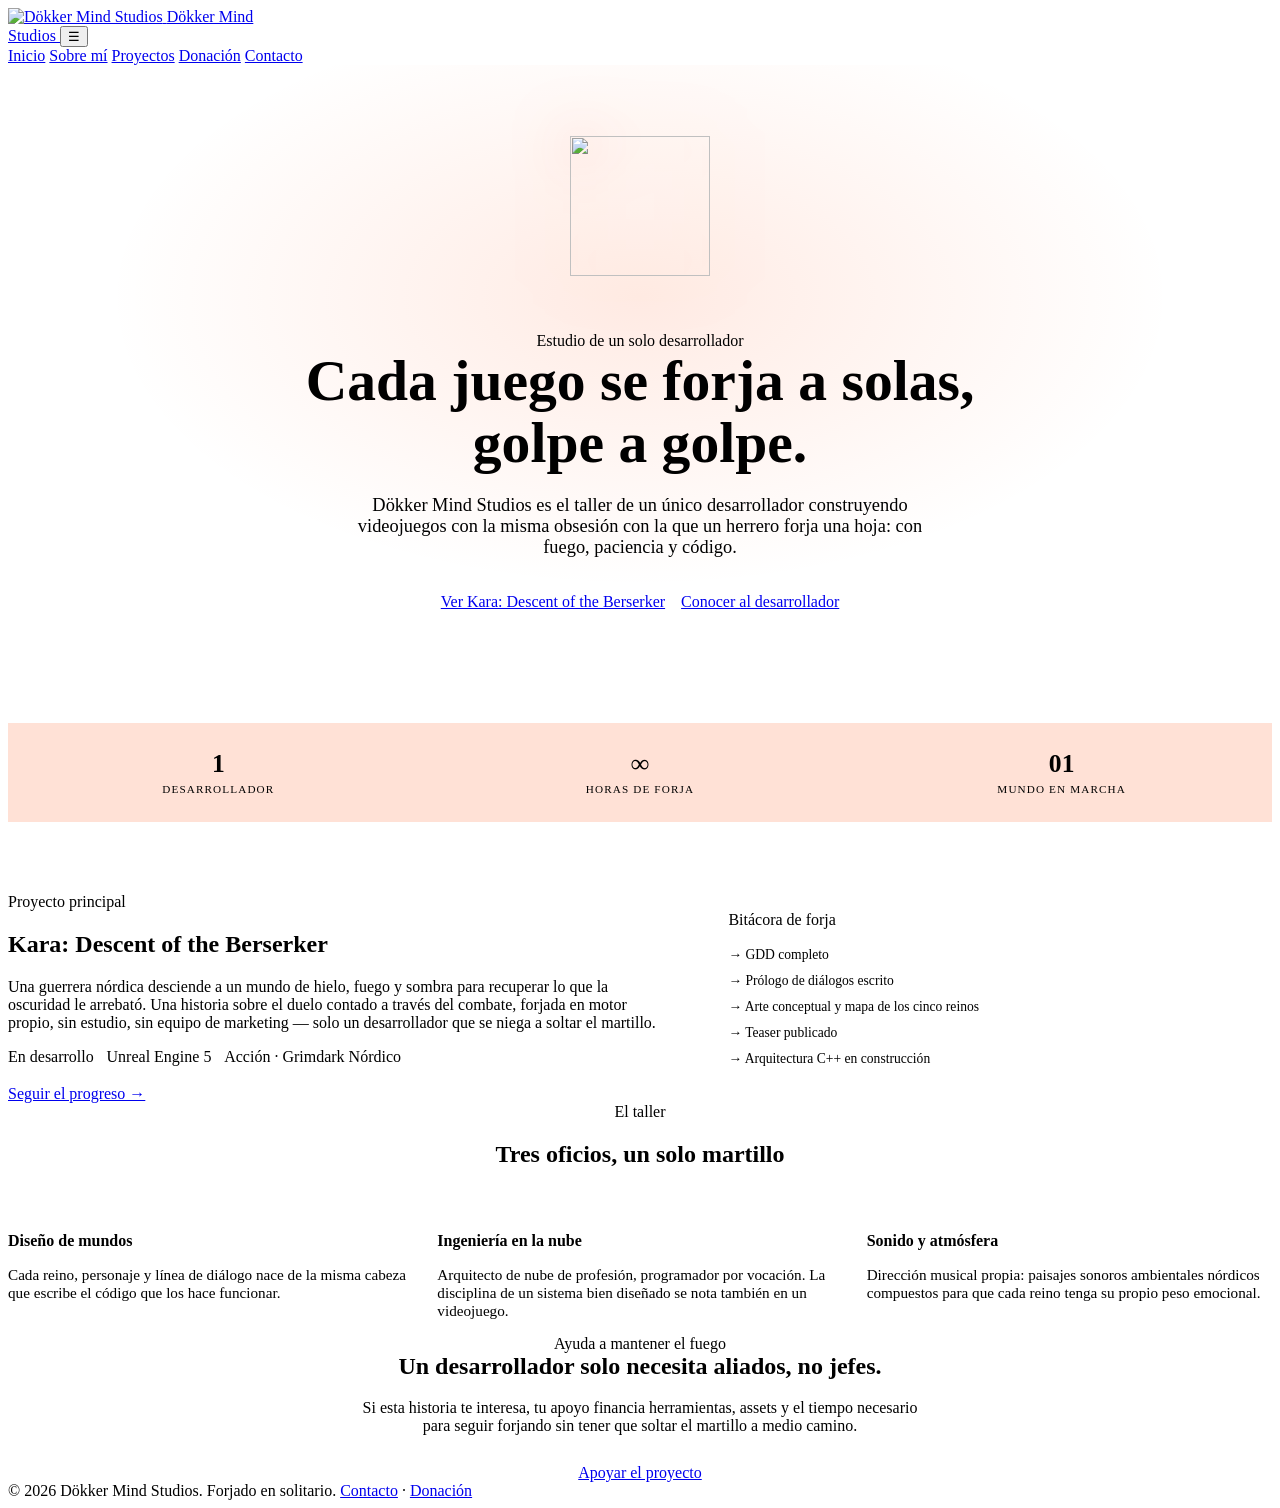
==== index.html @ a2026cc7 "Add files via upload Primera versión del sitio web" ====
<!DOCTYPE html>
<html lang="es">
<head>
<meta charset="UTF-8">
<meta name="viewport" content="width=device-width, initial-scale=1.0">
<title>Dökker Mind Studios — Forjado por un solo desarrollador</title>
<meta name="description" content="Dökker Mind Studios: estudio independiente de un solo desarrollador, creador de Kara: Descent of the Berserker.">
<link rel="icon" href="assets/logo.png">
<link rel="stylesheet" href="assets/style.css">
<style>
  .hero{
    min-height:92vh; display:flex; align-items:center; position:relative;
    background:radial-gradient(ellipse 60% 50% at 50% 28%, rgba(255,90,31,.12), transparent 70%);
  }
  .ember-field{ position:absolute; inset:0; overflow:hidden; pointer-events:none; }
  .ember-particle{
    position:absolute; bottom:-10px; background:var(--ember-hot); border-radius:50%;
    box-shadow:0 0 6px var(--ember-hot);
    animation:rise linear infinite;
  }
  @keyframes rise{
    0%{ transform:translateY(0) translateX(0); opacity:0; }
    10%{ opacity:1; }
    100%{ transform:translateY(-100vh) translateX(20px); opacity:0; }
  }
  .hero-grid{ display:grid; grid-template-columns: 1fr; gap:2.5rem; text-align:center; position:relative; z-index:2; width:100%; }
  .hero-logo{ width:140px; height:140px; margin:0 auto 1rem; filter:drop-shadow(0 0 28px rgba(255,90,31,.5)); }
  .hero h1{
    font-size:clamp(2.1rem, 6vw, 3.6rem); line-height:1.08; max-width:780px; margin:0 auto;
  }
  .hero h1 em{ font-style:normal; color:var(--ember-hot); }
  .hero p.lede{
    font-family:var(--body); font-size:1.15rem; color:var(--parchment-d); max-width:600px; margin:1.3rem auto 0;
  }
  .hero-cta{ display:flex; gap:1rem; justify-content:center; margin-top:2.2rem; flex-wrap:wrap; }

  .stat-row{ display:grid; grid-template-columns:repeat(3,1fr); gap:1px; background:rgba(255,90,31,.18); margin-top:4.5rem; }
  .stat{ background:var(--void); padding:1.6rem 1rem; text-align:center; }
  .stat b{ font-family:var(--mono); font-size:1.6rem; color:var(--ember-hot); display:block; }
  .stat span{ font-family:var(--mono); font-size:.7rem; letter-spacing:.1em; text-transform:uppercase; color:var(--ash); }
  @media (max-width:640px){ .stat-row{ grid-template-columns:1fr; } }

  .split{ display:grid; grid-template-columns:1.1fr .9fr; gap:3.5rem; align-items:center; }
  @media (max-width:860px){ .split{ grid-template-columns:1fr; } }
  .split img{ width:100%; border:1px solid rgba(255,90,31,.2); }

  .project-card{ display:grid; grid-template-columns:1fr; gap:1.5rem; }
  .project-meta{ display:flex; gap:.8rem; flex-wrap:wrap; margin:1rem 0 1.2rem; }

  .triad{ display:grid; grid-template-columns:repeat(3,1fr); gap:1.5rem; margin-top:3rem; }
  @media (max-width:780px){ .triad{ grid-template-columns:1fr; } }
</style>
</head>
<body>

<nav class="nav">
  <div class="nav-inner">
    <a class="nav-brand" href="index.html">
      <img src="assets/logo.png" alt="Dökker Mind Studios">
      <span>Dökker Mind<br>Studios</span>
    </a>
    <button class="nav-toggle" aria-label="Abrir menú">☰</button>
    <div class="nav-links">
      <a href="index.html" class="active">Inicio</a>
      <a href="sobre-mi.html">Sobre mí</a>
      <a href="proyectos.html">Proyectos</a>
      <a href="donacion.html">Donación</a>
      <a href="contacto.html">Contacto</a>
    </div>
  </div>
</nav>

<header class="hero">
  <div class="ember-field"></div>
  <div class="wrap hero-grid">
    <img class="hero-logo" src="assets/logo.png" alt="">
    <div>
      <span class="eyebrow">Estudio de un solo desarrollador</span>
      <h1 class="glow-text">Cada juego se forja <em>a solas</em>,<br>golpe a golpe.</h1>
      <p class="lede">Dökker Mind Studios es el taller de un único desarrollador construyendo videojuegos con la misma obsesión con la que un herrero forja una hoja: con fuego, paciencia y código.</p>
      <div class="hero-cta">
        <a href="proyectos.html" class="btn btn-solid">Ver Kara: Descent of the Berserker</a>
        <a href="sobre-mi.html" class="btn">Conocer al desarrollador</a>
      </div>
    </div>

    <div class="stat-row">
      <div class="stat"><b>1</b><span>Desarrollador</span></div>
      <div class="stat"><b>∞</b><span>Horas de forja</span></div>
      <div class="stat"><b>01</b><span>Mundo en marcha</span></div>
    </div>
  </div>
</header>

<div class="seam"></div>

<section class="section">
  <div class="wrap split">
    <div>
      <span class="eyebrow">Proyecto principal</span>
      <h2>Kara: Descent of the Berserker</h2>
      <p style="margin-top:1.2rem; color:var(--parchment-d);">Una guerrera nórdica desciende a un mundo de hielo, fuego y sombra para recuperar lo que la oscuridad le arrebató. Una historia sobre el duelo contado a través del combate, forjada en motor propio, sin estudio, sin equipo de marketing — solo un desarrollador que se niega a soltar el martillo.</p>
      <div class="project-meta">
        <span class="tag tag-live">En desarrollo</span>
        <span class="tag">Unreal Engine 5</span>
        <span class="tag">Acción · Grimdark Nórdico</span>
      </div>
      <a href="proyectos.html" class="btn">Seguir el progreso →</a>
    </div>
    <div class="card">
      <span class="eyebrow">Bitácora de forja</span>
      <p style="font-family:var(--mono); font-size:.85rem; color:var(--parchment-d); line-height:1.9;">
        → GDD completo<br>
        → Prólogo de diálogos escrito<br>
        → Arte conceptual y mapa de los cinco reinos<br>
        → Teaser publicado<br>
        → Arquitectura C++ en construcción
      </p>
    </div>
  </div>
</section>

<div class="seam"></div>

<section class="section section-tight">
  <div class="wrap">
    <span class="eyebrow" style="text-align:center; display:block;">El taller</span>
    <h2 style="text-align:center;">Tres oficios, un solo martillo</h2>
    <div class="triad">
      <div class="card">
        <h3 style="font-size:1rem;">Diseño de mundos</h3>
        <p style="color:var(--parchment-d); margin-top:.8rem; font-size:.95rem;">Cada reino, personaje y línea de diálogo nace de la misma cabeza que escribe el código que los hace funcionar.</p>
      </div>
      <div class="card">
        <h3 style="font-size:1rem;">Ingeniería en la nube</h3>
        <p style="color:var(--parchment-d); margin-top:.8rem; font-size:.95rem;">Arquitecto de nube de profesión, programador por vocación. La disciplina de un sistema bien diseñado se nota también en un videojuego.</p>
      </div>
      <div class="card">
        <h3 style="font-size:1rem;">Sonido y atmósfera</h3>
        <p style="color:var(--parchment-d); margin-top:.8rem; font-size:.95rem;">Dirección musical propia: paisajes sonoros ambientales nórdicos compuestos para que cada reino tenga su propio peso emocional.</p>
      </div>
    </div>
  </div>
</section>

<div class="seam"></div>

<section class="section section-tight">
  <div class="wrap" style="text-align:center;">
    <span class="eyebrow">Ayuda a mantener el fuego</span>
    <h2 style="max-width:680px; margin:0 auto;">Un desarrollador solo necesita aliados, no jefes.</h2>
    <p style="color:var(--parchment-d); max-width:560px; margin:1.2rem auto 1.8rem;">Si esta historia te interesa, tu apoyo financia herramientas, assets y el tiempo necesario para seguir forjando sin tener que soltar el martillo a medio camino.</p>
    <a href="donacion.html" class="btn btn-solid">Apoyar el proyecto</a>
  </div>
</section>

<footer class="footer">
  <div class="wrap">
    <span>© 2026 Dökker Mind Studios. Forjado en solitario.</span>
    <span><a href="contacto.html">Contacto</a> · <a href="donacion.html">Donación</a></span>
  </div>
</footer>

<script src="assets/script.js"></script>
</body>
</html>
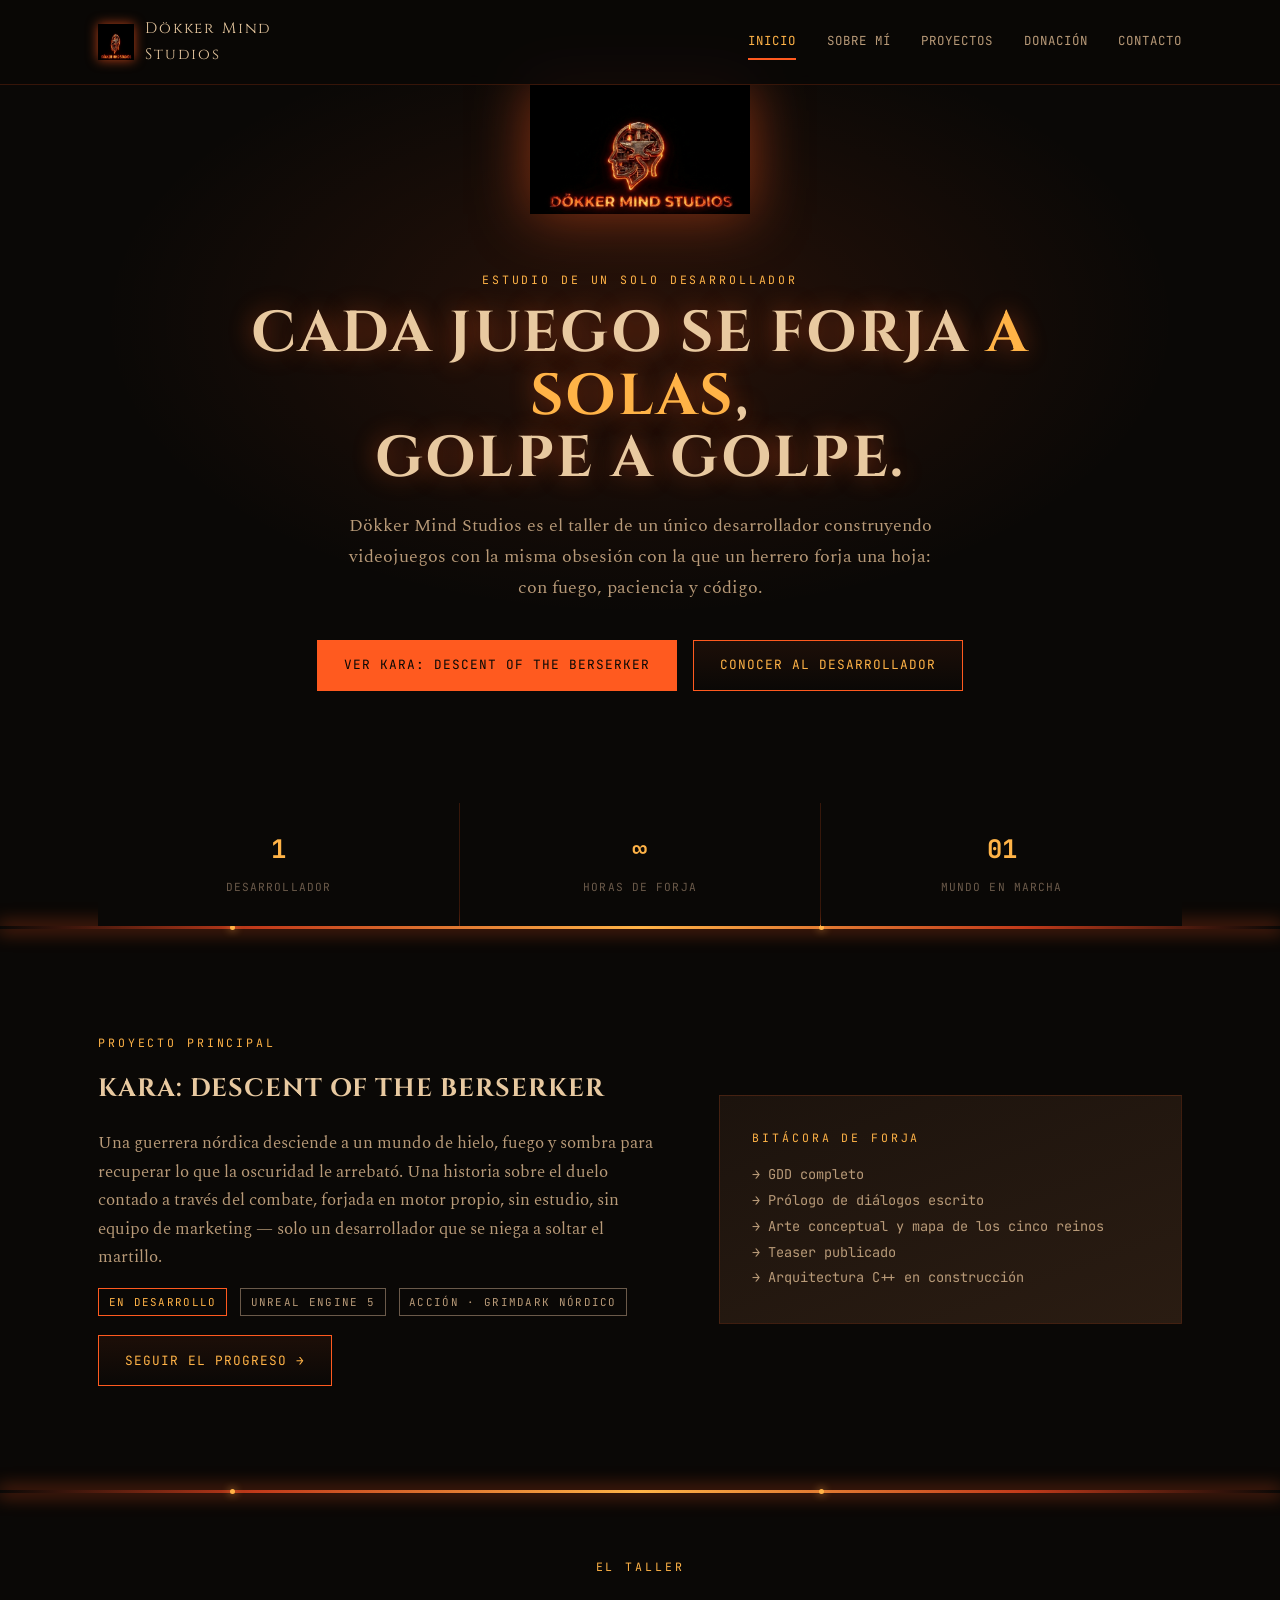
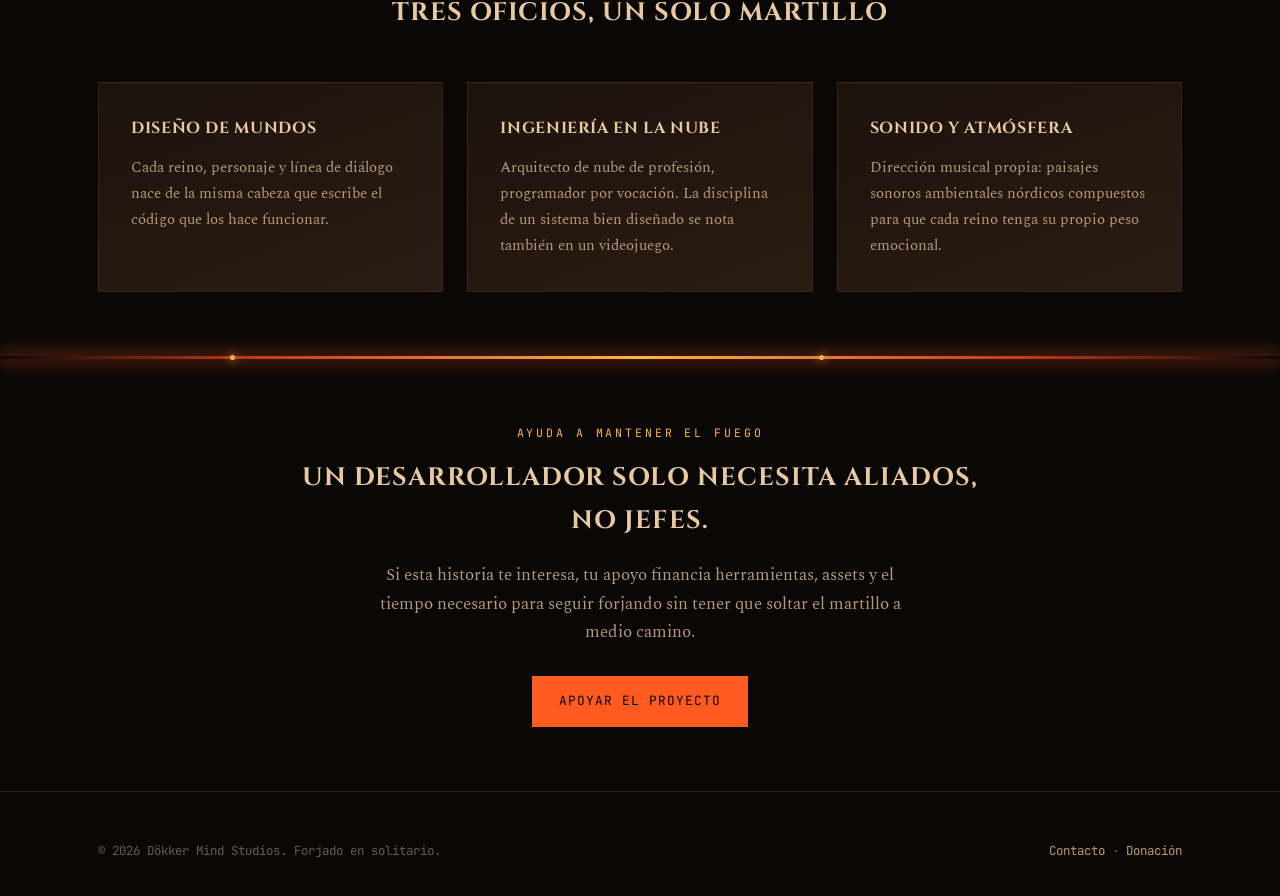
==== commit eb5cd29d: "Update index.html update" ====
--- a/index.html
+++ b/index.html
@@ -24,7 +24,7 @@
     100%{ transform:translateY(-100vh) translateX(20px); opacity:0; }
   }
   .hero-grid{ display:grid; grid-template-columns: 1fr; gap:2.5rem; text-align:center; position:relative; z-index:2; width:100%; }
-  .hero-logo{ width:140px; height:140px; margin:0 auto 1rem; filter:drop-shadow(0 0 28px rgba(255,90,31,.5)); }
+  .hero-logo{ width:220px; height:auto; margin:0 auto 1rem; filter:drop-shadow(0 0 28px rgba(255,90,31,.5)); }
   .hero h1{
     font-size:clamp(2.1rem, 6vw, 3.6rem); line-height:1.08; max-width:780px; margin:0 auto;
   }
--- a/assets/style.css
+++ b/assets/style.css
@@ -0,0 +1,165 @@
+/* ===== Dökker Mind Studios — Forge Theme ===== */
+
+@import url('https://fonts.googleapis.com/css2?family=Cinzel:wght@500;700;900&family=Spectral:ital,wght@0,400;0,500;0,600;1,400&family=JetBrains+Mono:wght@400;500&display=swap');
+
+:root{
+  --void:        #0a0806;
+  --char:        #1c130d;
+  --char-2:      #2a1c12;
+  --ember:       #ff5a1f;
+  --ember-hot:   #ffb347;
+  --rust:        #c23a1a;
+  --parchment:   #e8c9a0;
+  --parchment-d: #b89a78;
+  --ash:         #6b5a4a;
+
+  --display: 'Cinzel', serif;
+  --body: 'Spectral', serif;
+  --mono: 'JetBrains Mono', monospace;
+}
+
+*{ margin:0; padding:0; box-sizing:border-box; }
+
+html{ scroll-behavior:smooth; }
+
+body{
+  background:var(--void);
+  color:var(--parchment);
+  font-family:var(--body);
+  font-size:1.05rem;
+  line-height:1.7;
+  overflow-x:hidden;
+}
+
+a{ color:inherit; text-decoration:none; }
+
+h1,h2,h3,h4{
+  font-family:var(--display);
+  letter-spacing:.04em;
+  color:var(--parchment);
+  text-transform:uppercase;
+  font-weight:700;
+}
+
+.eyebrow{
+  font-family:var(--mono);
+  font-size:.72rem;
+  letter-spacing:.25em;
+  text-transform:uppercase;
+  color:var(--ember-hot);
+  display:block;
+  margin-bottom:.9rem;
+}
+
+::selection{ background:var(--rust); color:var(--void); }
+
+:focus-visible{
+  outline:2px solid var(--ember-hot);
+  outline-offset:3px;
+}
+
+img{ max-width:100%; display:block; }
+
+/* ===== layout shells ===== */
+.wrap{ max-width:1140px; margin:0 auto; padding:0 1.75rem; }
+.section{ padding:6.5rem 0; position:relative; }
+.section-tight{ padding:4rem 0; }
+
+/* ===== forge seam divider — signature element ===== */
+.seam{
+  position:relative;
+  height:3px;
+  width:100%;
+  background:linear-gradient(90deg, transparent, var(--rust) 20%, var(--ember-hot) 50%, var(--rust) 80%, transparent);
+  box-shadow:0 0 18px 2px rgba(255,90,31,.55);
+  overflow:visible;
+}
+.seam::before, .seam::after{
+  content:'';
+  position:absolute;
+  width:5px; height:5px;
+  border-radius:50%;
+  background:var(--ember-hot);
+  box-shadow:0 0 8px var(--ember-hot);
+  top:-1px;
+}
+.seam::before{ left:18%; animation:spark 4.5s ease-in-out infinite; }
+.seam::after{ left:64%; animation:spark 5.5s ease-in-out infinite reverse; }
+@keyframes spark{
+  0%,100%{ opacity:0; transform:translateY(0); }
+  50%{ opacity:1; transform:translateY(-6px); }
+}
+
+/* ===== nav ===== */
+.nav{
+  position:sticky; top:0; z-index:50;
+  background:rgba(10,8,6,.86);
+  backdrop-filter:blur(8px);
+  border-bottom:1px solid rgba(255,90,31,.18);
+}
+.nav-inner{
+  max-width:1140px; margin:0 auto; padding:1rem 1.75rem;
+  display:flex; align-items:center; justify-content:space-between; gap:1.5rem;
+}
+.nav-brand{ display:flex; align-items:center; gap:.7rem; }
+.nav-brand img{ height:36px; width:36px; filter:drop-shadow(0 0 6px rgba(255,90,31,.7)); }
+.nav-brand span{
+  font-family:var(--display); font-size:.95rem; letter-spacing:.12em;
+  color:var(--parchment);
+}
+.nav-links{ display:flex; gap:1.9rem; font-family:var(--mono); font-size:.78rem; letter-spacing:.08em; text-transform:uppercase; }
+.nav-links a{ color:var(--parchment-d); padding:.4rem 0; border-bottom:2px solid transparent; transition:color .2s, border-color .2s; }
+.nav-links a:hover, .nav-links a.active{ color:var(--ember-hot); border-color:var(--ember); }
+.nav-toggle{ display:none; background:none; border:1px solid var(--ash); color:var(--parchment); padding:.4rem .7rem; font-family:var(--mono); }
+
+@media (max-width:760px){
+  .nav-links{ position:absolute; top:100%; left:0; right:0; background:var(--void); flex-direction:column; gap:0; border-bottom:1px solid rgba(255,90,31,.18); display:none; }
+  .nav-links.open{ display:flex; }
+  .nav-links a{ padding:1rem 1.75rem; width:100%; border-bottom:1px solid rgba(255,90,31,.08); }
+  .nav-toggle{ display:block; }
+}
+
+/* ===== buttons ===== */
+.btn{
+  display:inline-flex; align-items:center; gap:.6rem;
+  font-family:var(--mono); font-size:.8rem; letter-spacing:.08em; text-transform:uppercase;
+  padding:.85rem 1.6rem;
+  border:1px solid var(--ember);
+  color:var(--ember-hot);
+  background:linear-gradient(180deg, rgba(255,90,31,.08), transparent);
+  transition:background .25s, color .25s, box-shadow .25s;
+  cursor:pointer;
+}
+.btn:hover{ background:var(--ember); color:var(--void); box-shadow:0 0 22px rgba(255,90,31,.45); }
+.btn-solid{ background:var(--ember); color:var(--void); }
+.btn-solid:hover{ background:var(--ember-hot); }
+.btn-ghost{ border-color:var(--ash); color:var(--parchment-d); background:none; }
+.btn-ghost:hover{ background:rgba(232,201,160,.06); color:var(--parchment); box-shadow:none; }
+
+/* ===== footer ===== */
+.footer{
+  border-top:1px solid rgba(255,90,31,.18);
+  padding:3rem 0 2.2rem;
+  font-family:var(--mono); font-size:.78rem; color:var(--ash);
+}
+.footer .wrap{ display:flex; flex-wrap:wrap; justify-content:space-between; gap:1rem; align-items:center; }
+.footer a{ color:var(--parchment-d); }
+.footer a:hover{ color:var(--ember-hot); }
+
+/* ===== cards / utility ===== */
+.card{
+  background:linear-gradient(160deg, var(--char), var(--char-2));
+  border:1px solid rgba(255,90,31,.15);
+  padding:2rem;
+}
+.tag{
+  font-family:var(--mono); font-size:.68rem; letter-spacing:.12em; text-transform:uppercase;
+  border:1px solid var(--ash); color:var(--parchment-d); padding:.25rem .6rem; display:inline-block;
+}
+.tag-live{ border-color:var(--ember); color:var(--ember-hot); }
+
+.glow-text{ text-shadow:0 0 24px rgba(255,90,31,.45); }
+
+@media (prefers-reduced-motion: reduce){
+  *{ animation:none !important; transition:none !important; }
+}
